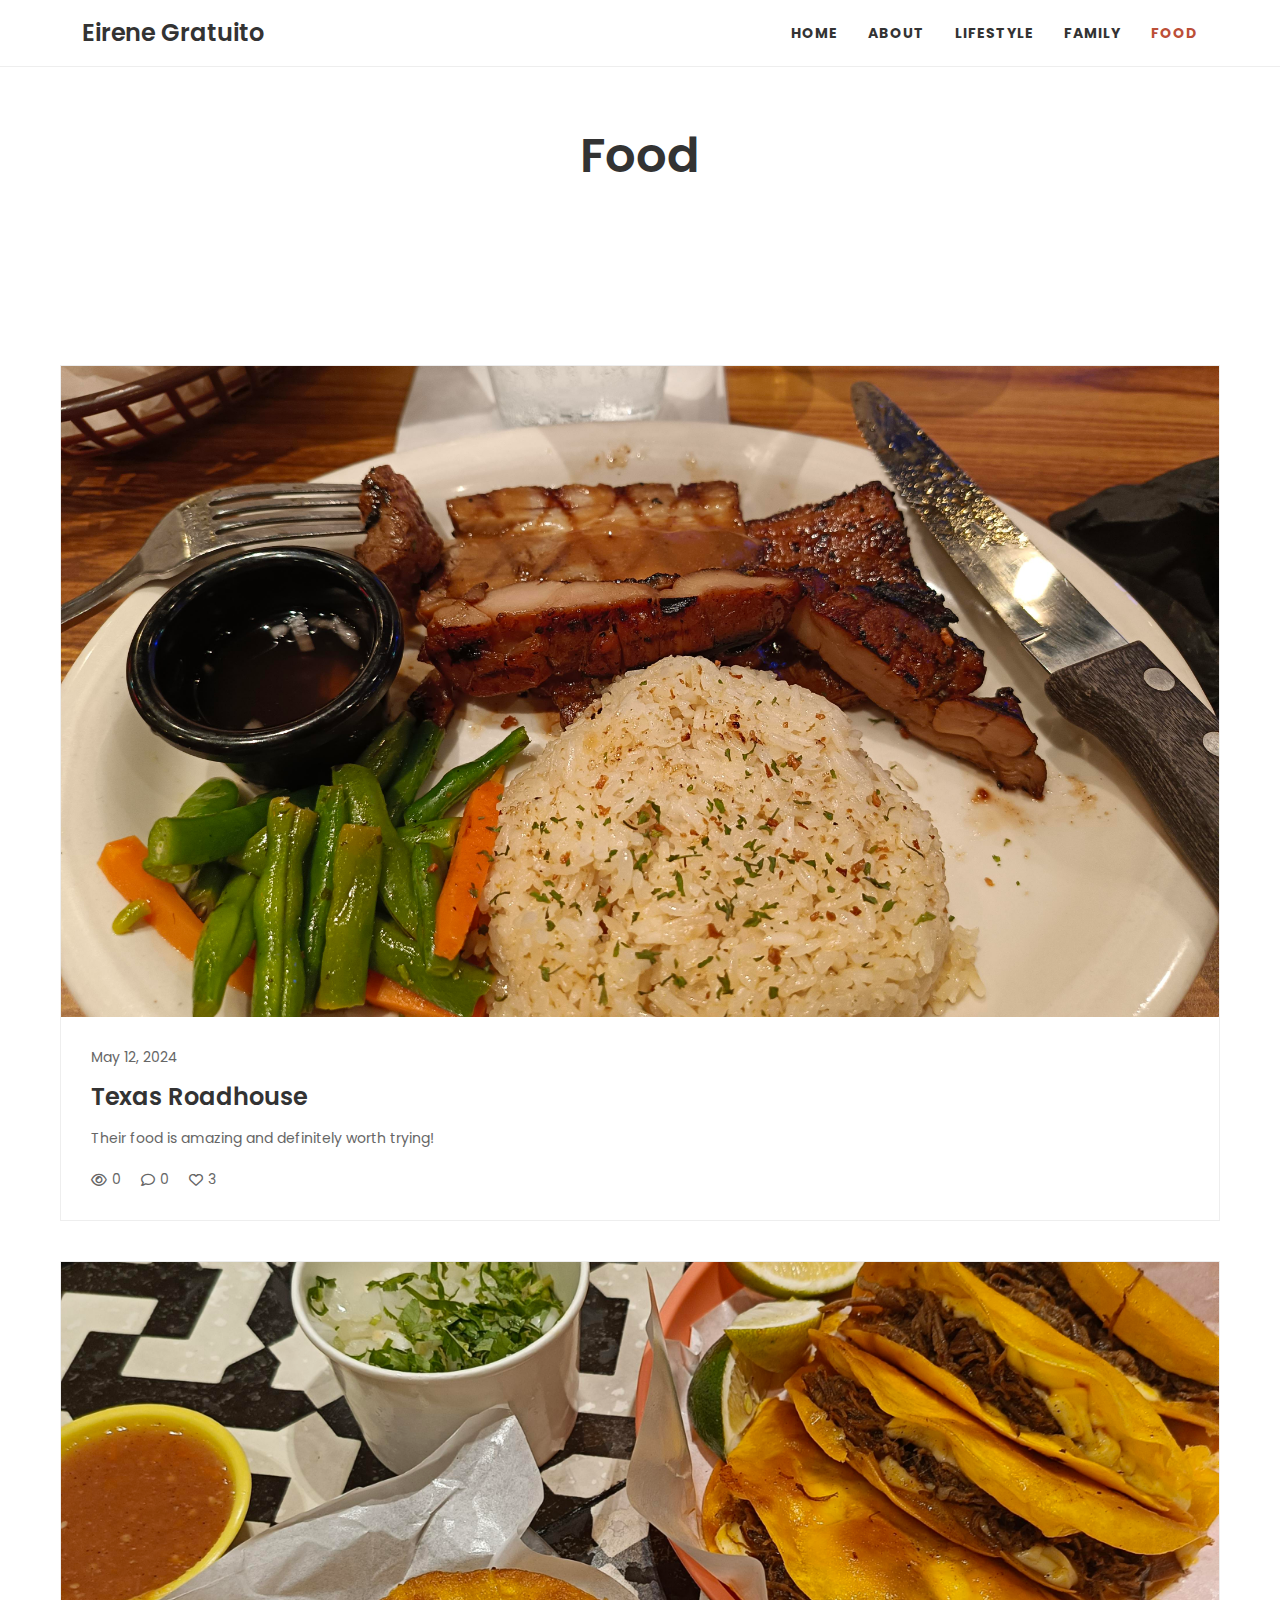
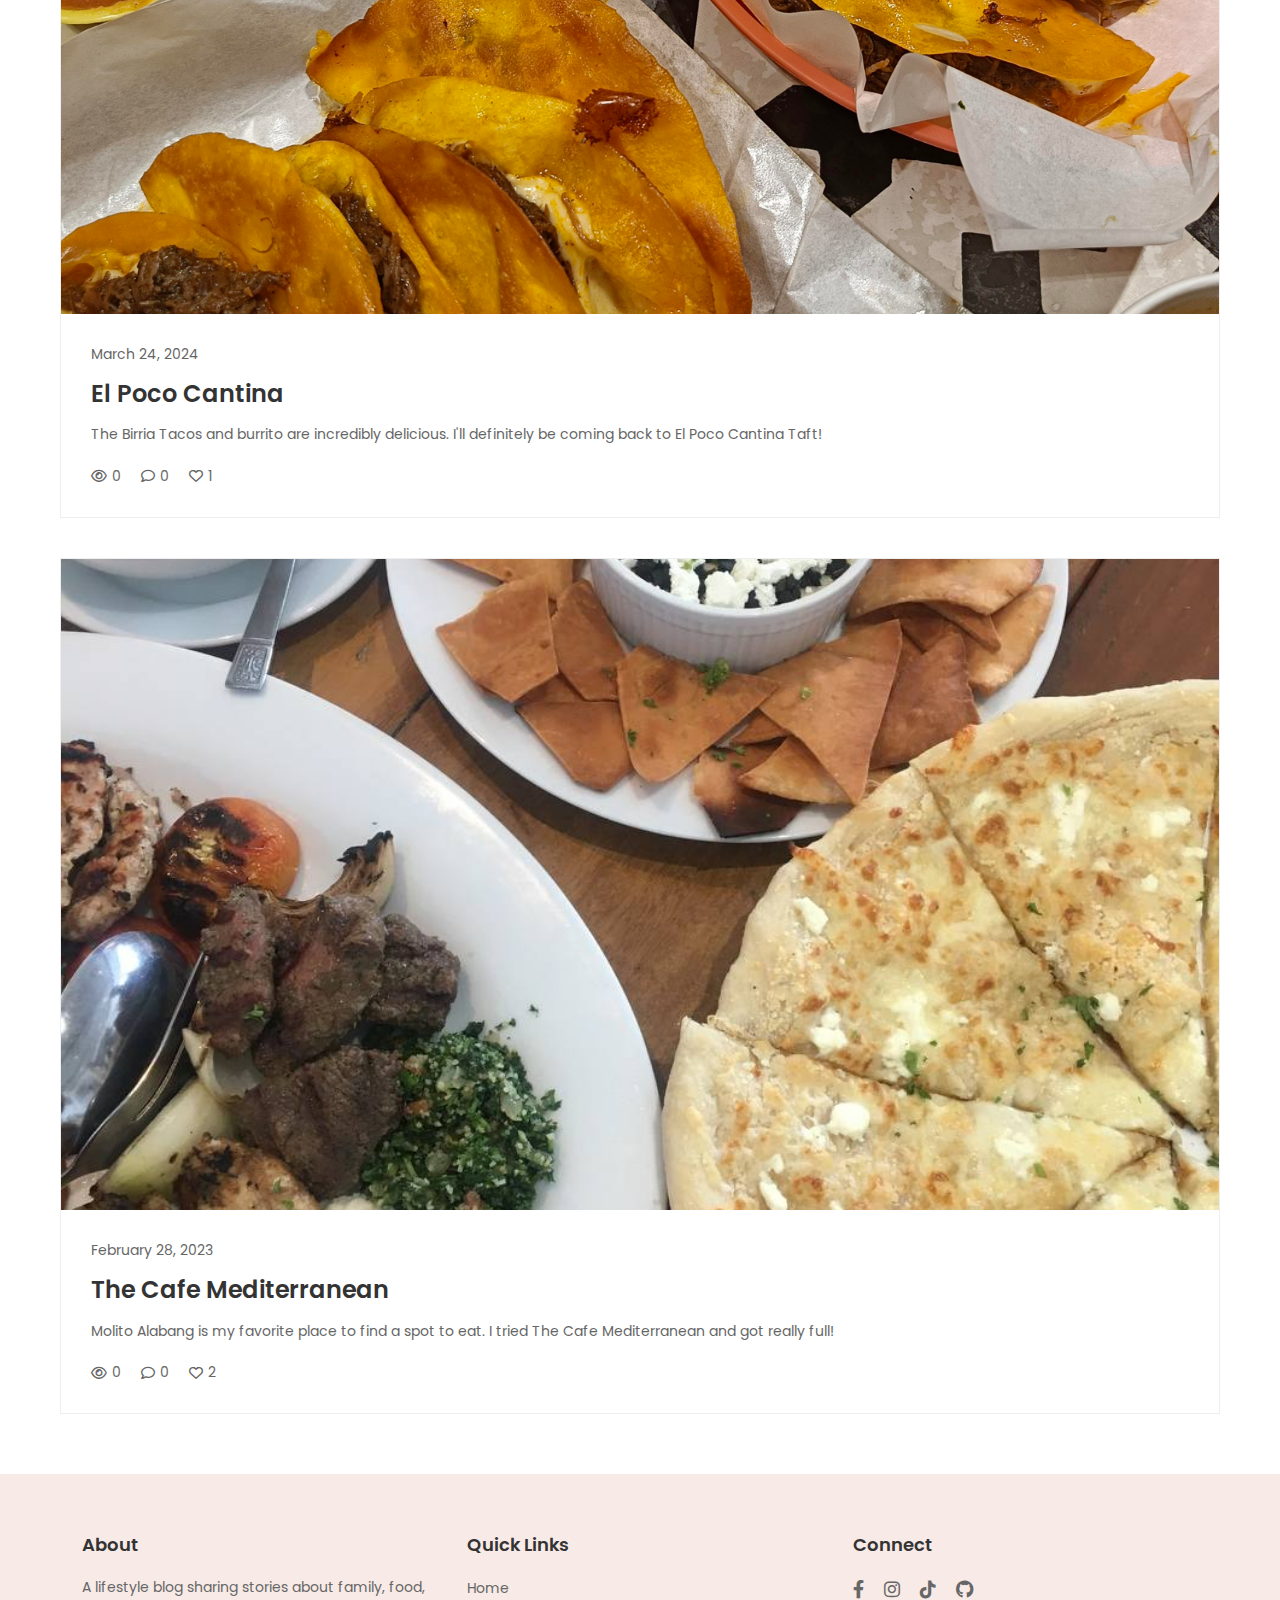
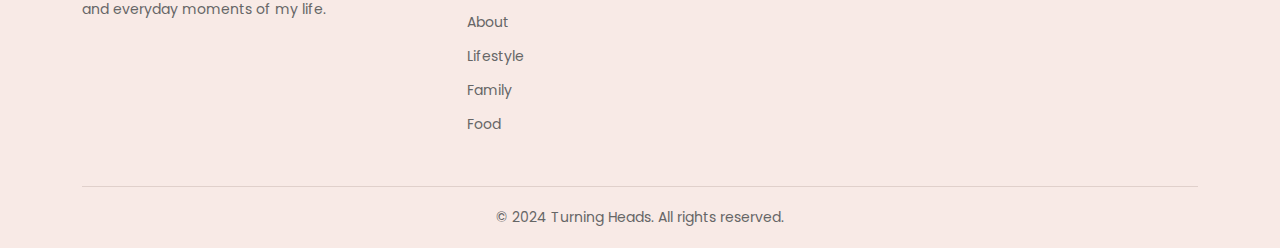
==== food.html @ bccac53c "Made a Blog" ====
<!DOCTYPE html>
<html lang="en">
  <head>
    <meta charset="UTF-8" />
    <meta name="viewport" content="width=device-width, initial-scale=1.0" />
    <title>Food - Eirene Gratuito</title>
    <!-- Bootstrap CSS -->
    <link
      href="https://cdn.jsdelivr.net/npm/bootstrap@5.3.2/dist/css/bootstrap.min.css"
      rel="stylesheet"
    />
    <!-- Font Awesome -->
    <link
      rel="stylesheet"
      href="https://cdnjs.cloudflare.com/ajax/libs/font-awesome/6.0.0/css/all.min.css"
    />
    <!-- Google Fonts -->
    <link
      href="https://fonts.googleapis.com/css2?family=Poppins:wght@400;600;700&display=swap"
      rel="stylesheet"
    />
    <!-- Custom CSS -->
    <link rel="stylesheet" href="styles.css" />
  </head>
  <body>
    <!-- Navigation -->
    <nav class="top-nav">
      <div class="container">
        <div class="d-flex justify-content-between align-items-center">
          <div class="site-title">Eirene Gratuito</div>
          <ul class="nav-links ms-auto">
            <li><a href="index.html">Home</a></li>
            <li><a href="about.html">About</a></li>
            <li><a href="lifestyle.html">Lifestyle</a></li>
            <li><a href="family.html">Family</a></li>
            <li><a href="food.html" class="active">Food</a></li>
          </ul>
        </div>
      </div>
    </nav>

    <!-- Page Header -->
    <div class="about-container">
      <div class="about-header">
        <h1>Food</h1>
      </div>
    </div>

    <!-- Blog Posts Grid -->
    <div class="blog-grid-container">
      <!-- Post 1 -->
      <article class="blog-grid-item">
        <div class="post-image">
          <img
            src="Assets/d6c47578-a2a7-428e-a139-95ab0cb8034c.jpg"
            alt="Texas Roadhouse"
          />
        </div>
        <div class="post-content">
          <div class="post-meta">
            <span class="post-date">May 12, 2024</span>
          </div>
          <h2>Texas Roadhouse</h2>
          <p>Their food is amazing and definitely worth trying!</p>
          <div class="post-stats">
            <span><i class="far fa-eye"></i> 0</span>
            <span><i class="far fa-comment"></i> 0</span>
            <span><i class="far fa-heart"></i> 3</span>
          </div>
        </div>
      </article>

      <!-- Post 2 -->
      <article class="blog-grid-item">
        <div class="post-image">
          <img
            src="Assets/dcbd32bb-53a6-43d5-8653-5386252256c4.jpg"
            alt="El Poco"
          />
        </div>
        <div class="post-content">
          <div class="post-meta">
            <span class="post-date">March 24, 2024</span>
          </div>
          <h2>El Poco Cantina</h2>
          <p>
            The Birria Tacos and burrito are incredibly delicious. I'll
            definitely be coming back to El Poco Cantina Taft!
          </p>
          <div class="post-stats">
            <span><i class="far fa-eye"></i> 0</span>
            <span><i class="far fa-comment"></i> 0</span>
            <span><i class="far fa-heart"></i> 1</span>
          </div>
        </div>
      </article>

      <!-- Post 3 -->
      <article class="blog-grid-item">
        <div class="post-image">
          <img
            src="Assets/b7e6b70a-e3d5-419d-965b-bcca8db38fb4.jpg"
            alt="The Cafe Mediterranean"
          />
        </div>
        <div class="post-content">
          <div class="post-meta">
            <span class="post-date">February 28, 2023</span>
          </div>
          <h2>The Cafe Mediterranean</h2>
          <p>
            Molito Alabang is my favorite place to find a spot to eat. I tried
            The Cafe Mediterranean and got really full!
          </p>
          <div class="post-stats">
            <span><i class="far fa-eye"></i> 0</span>
            <span><i class="far fa-comment"></i> 0</span>
            <span><i class="far fa-heart"></i> 2</span>
          </div>
        </div>
      </article>
    </div>

    <!-- Footer -->
    <footer class="footer">
      <div class="container">
        <div class="footer-content">
          <div class="footer-section">
            <h4>About</h4>
            <p>
              A lifestyle blog sharing stories about family, food, and everyday
              moments of my life.
            </p>
          </div>

          <div class="footer-section">
            <h4>Quick Links</h4>
            <ul>
              <li><a href="index.html">Home</a></li>
              <li><a href="about.html">About</a></li>
              <li><a href="lifestyle.html">Lifestyle</a></li>
              <li><a href="family.html">Family</a></li>
              <li><a href="food.html">Food</a></li>
            </ul>
          </div>
          <div class="footer-section">
            <h4>Connect</h4>
            <div class="footer-social">
              <a href="https://www.facebook.com/Eirene.Mndz/" target="_blank"
                ><i class="fab fa-facebook-f"></i
              ></a>
              <a href="https://www.instagram.com/akosieirene/" target="_blank"
                ><i class="fab fa-instagram"></i
              ></a>
              <a href="https://www.tiktok.com/@eirene.jen" target="_blank"
                ><i class="fab fa-tiktok"></i
              ></a>
              <a href="https://github.com/EireneMG" target="_blank"
                ><i class="fab fa-github"></i
              ></a>
            </div>
          </div>
        </div>
        <div class="footer-bottom">
          <p>&copy; 2024 Turning Heads. All rights reserved.</p>
        </div>
      </div>
    </footer>

    <!-- Bootstrap JS -->
    <script src="https://cdn.jsdelivr.net/npm/bootstrap@5.3.2/dist/js/bootstrap.bundle.min.js"></script>
  </body>
</html>
---- styles.css ----
/* General Styles */
body {
  margin: 0;
  font-family: "Poppins", sans-serif;
}

/* Navigation Styles */
.top-nav {
  background-color: #fff;
  padding: 15px 0;
  border-bottom: 1px solid #eee;
}

.site-title {
  font-size: 24px;
  color: #333;
  font-weight: 600;
}

.nav-links {
  display: flex;
  gap: 30px;
  list-style: none;
  margin: 0;
  padding: 0;
  font-weight: 700;
}

.nav-links a {
  color: #333;
  text-decoration: none;
  font-size: 14px;
  text-transform: uppercase;
  letter-spacing: 1px;
}

.nav-links a:hover {
  color: #666;
}

/* Home Grid Styles */
.home-grid {
  display: grid;
  grid-template-columns: 1fr 1fr 1fr;
  gap: 10px;
  padding: 0;
  max-width: 100%;
  margin: 0;
  height: 550px;
}

.home-item {
  position: relative;
  height: 100%;
  overflow: hidden;
}

.home-image {
  width: 100%;
  height: 100%;
  object-fit: cover;
}

.blog-headline {
  position: absolute;
  bottom: 0;
  left: 50%;
  transform: translateX(-50%);
  background-color: white;
  padding: 12px 25px;
  white-space: nowrap;
}

.blog-headline h1 {
  margin: 0;
  font-size: 1.8rem;
  color: #000;
  font-weight: 400;
}

/* Category Layout Styles */
.category-container {
  max-width: 1200px;
  margin: 50px auto;
  padding: 0 15px;
}

.category-grid {
  display: grid;
  grid-template-columns: repeat(3, 1fr);
  gap: 30px;
}

.category-card {
  position: relative;
  aspect-ratio: 4/3;
  overflow: hidden;
  border-radius: 8px;
  cursor: pointer;
}

.category-image {
  width: 100%;
  height: 100%;
  object-fit: cover;
  transition: transform 0.3s ease;
}

.category-card:hover .category-image {
  transform: scale(1.05);
}

.category-overlay {
  position: absolute;
  top: 0;
  left: 0;
  right: 0;
  bottom: 0;
  display: flex;
  flex-direction: column;
  align-items: center;
  justify-content: center;
  padding: 20px;
  text-align: center;
  transition: opacity 0.3s ease;
}

.lifestyle-overlay {
  background-color: rgba(255, 226, 198, 0.7);
}

.family-overlay {
  background-color: rgba(230, 240, 245, 0.7);
}

.food-overlay {
  background-color: rgba(230, 245, 230, 0.7);
}

.category-title {
  font-size: 24px;
  font-weight: 600;
  margin-bottom: 10px;
}

.divider {
  width: 48px;
  height: 2px;
  background-color: #000;
  margin-bottom: 15px;
}

.category-text {
  font-size: 14px;
  margin: 0;
}

/* Main Content Layout */
.main-content {
  display: grid;
  grid-template-columns: 480px 520px;
  gap: 100px;
  max-width: 1200px;
  margin: 0 auto;
  padding: 40px 20px;
}

/* Blog Posts Layout */
.blog-posts-container {
  max-width: 600px;
  margin: 0 auto;
  padding: 0 15px;
}

.blog-post {
  display: grid;
  grid-template-columns: 1fr 1fr;
  background: white;
  margin-bottom: 20px;
  border: 1px solid #eee;
  cursor: pointer;
  width: 100%;
}

.post-image {
  aspect-ratio: 1/1;
  width: 100%;
  overflow: hidden;
}

.post-image img {
  width: 100%;
  height: 100%;
  object-fit: cover;
}

.post-content {
  padding: 20px;
  display: flex;
  flex-direction: column;
  justify-content: center;
}

.post-meta {
  color: #666;
  font-size: 14px;
  margin-bottom: 10px;
}

.post-content h2 {
  font-size: 18px;
  font-weight: 600;
  margin-bottom: 12px;
  line-height: 1.2;
}

.post-content p {
  color: #666;
  font-size: 14px;
  line-height: 1.5;
  margin: 0;
}

.all-posts-btn {
  display: inline-block;
  background-color: #bc4f38;
  color: white;
  padding: 8px 24px;
  border: none;
  font-size: 14px;
  margin: 20px 0;
  cursor: pointer;
}

/* Sidebar Styles */
.sidebar {
  background-color: #f8eae6;
  padding: 60px;
  width: 100%;
  display: flex;
  flex-direction: column;
  align-items: center;
}

/* Newsletter & Instagram Common Styles */
.newsletter-section,
.instagram-section {
  width: 350px;
  margin-left: auto;
  margin-right: auto;
}

/* Newsletter Section */
.newsletter-section {
  background-color: #bc4f38;
  color: white;
  padding: 35px 30px;
  margin-bottom: 60px;
}

.newsletter-section h2 {
  font-size: 32px;
  font-weight: 600;
  margin-bottom: 25px;
  line-height: 1.2;
  text-align: center;
}

.newsletter-form {
  display: flex;
  flex-direction: column;
  gap: 15px;
}

.newsletter-form label {
  font-size: 14px;
  margin-bottom: 5px;
}

.newsletter-form input[type="email"] {
  width: 100%;
  background: transparent;
  border: none;
  border-bottom: 1px solid white;
  color: white;
  padding: 8px 0;
  font-size: 14px;
}

.checkbox-wrapper {
  margin: 15px 0;
  display: flex;
  align-items: flex-start;
  gap: 8px;
}

.checkbox-wrapper label {
  font-size: 13px;
  line-height: 1.3;
}

.btn-subscribe {
  width: 100%;
  background: white;
  color: #bc4f38;
  border: none;
  padding: 10px;
  font-size: 14px;
  margin-top: 20px;
  cursor: pointer;
}

/* Instagram Section */
.instagram-section {
  text-align: center;
}

.instagram-section h3 {
  font-size: 20px;
  margin-bottom: 30px;
  font-weight: 600;
}

.instagram-grid {
  display: grid;
  grid-template-columns: repeat(2, 1fr);
  gap: 10px;
  width: 100%;
}

.insta-item {
  aspect-ratio: 1/1;
  width: 100%;
}

.insta-item img {
  width: 100%;
  height: 100%;
  object-fit: cover;
}

/* Social Icons */
.social-icons {
  display: flex;
  justify-content: center;
  gap: 20px;
  margin-top: 30px;
  width: 100%;
}

.social-icons a {
  color: #333;
  font-size: 16px;
}

/* Responsive Styles */
@media (max-width: 1200px) {
  .main-content {
    grid-template-columns: 1fr;
    gap: 60px;
  }

  .sidebar {
    max-width: 520px;
    margin: 0 auto;
    padding: 40px;
  }
}

@media (max-width: 968px) {
  .home-grid {
    grid-template-columns: 1fr;
    height: auto;
  }

  .home-item {
    height: 350px;
  }

  .blog-headline h1 {
    font-size: 1.5rem;
  }

  .category-grid {
    grid-template-columns: 1fr;
  }

  .nav-links {
    gap: 15px;
  }
}

@media (max-width: 768px) {
  .site-title {
    font-size: 20px;
  }

  .nav-links a {
    font-size: 12px;
  }

  .blog-post {
    grid-template-columns: 1fr;
  }

  .post-image {
    height: 200px;
  }
}

/* Footer Styles */
.footer {
  background-color: #f8eae6;
  padding: 60px 0 20px;
  margin-top: 60px;
}

.footer-content {
  display: grid;
  grid-template-columns: repeat(3, 1fr);
  gap: 40px;
  margin-bottom: 40px;
}

.footer-section h4 {
  font-size: 18px;
  font-weight: 600;
  margin-bottom: 20px;
  color: #333;
}

.footer-section p {
  color: #666;
  line-height: 1.6;
  font-size: 14px;
}

.footer-section ul {
  list-style: none;
  padding: 0;
  margin: 0;
}

.footer-section ul li {
  margin-bottom: 10px;
}

.footer-section ul li a {
  color: #666;
  text-decoration: none;
  font-size: 14px;
  transition: color 0.3s ease;
}

.footer-section ul li a:hover {
  color: #bc4f38;
}

.footer-social {
  display: flex;
  gap: 20px;
}

.footer-social a {
  color: #666;
  font-size: 18px;
  transition: color 0.3s ease;
}

.footer-social a:hover {
  color: #bc4f38;
}

.footer-bottom {
  text-align: center;
  padding-top: 20px;
  border-top: 1px solid #e0d0cb;
}

.footer-bottom p {
  color: #666;
  font-size: 14px;
  margin: 0;
}

/* Add to your existing media queries */
@media (max-width: 768px) {
  .footer-content {
    grid-template-columns: 1fr;
    text-align: center;
    gap: 30px;
  }

  .footer-social {
    justify-content: center;
  }
}

/* About Page Styles */
.about-container {
  max-width: 1200px;
  margin: 0 auto;
  padding: 60px 20px;
}

.about-header {
  text-align: center;
  margin-bottom: 60px;
}

.about-header h1 {
  font-size: 48px;
  font-weight: 600;
  line-height: 1.2;
  color: #333;
}

.about-content {
  display: grid;
  grid-template-columns: 1fr 1fr;
  gap: 60px;
  align-items: start;
}

.about-image {
  width: 100%;
}

.about-image img {
  width: 100%;
  height: auto;
  border-radius: 8px;
}

.about-text {
  padding: 20px 0;
}

.intro-text {
  font-size: 24px;
  color: #bc4f38;
  margin-bottom: 30px;
  font-weight: 500;
}

.about-text p {
  color: #666;
  line-height: 1.8;
  margin-bottom: 20px;
}

.social-links {
  display: flex;
  gap: 20px;
  margin-top: 40px;
}

.social-links a {
  color: #333;
  font-size: 18px;
  transition: color 0.3s ease;
}

.social-links a:hover {
  color: #bc4f38;
}

/* Active nav link state */
.nav-links a.active {
  color: #bc4f38;
}

/* Responsive styles for About page */
@media (max-width: 968px) {
  .about-header h1 {
    font-size: 36px;
  }

  .about-content {
    grid-template-columns: 1fr;
    gap: 40px;
  }

  .about-image {
    max-width: 600px;
    margin: 0 auto;
  }

  .intro-text {
    font-size: 20px;
  }
}

@media (max-width: 768px) {
  .about-container {
    padding: 40px 20px;
  }

  .about-header h1 {
    font-size: 28px;
  }
}

/* Page Header */
.page-header {
  text-align: center;
  padding: 60px 20px;
  background-color: #f8eae6;
}

.page-header h1 {
  font-size: 48px;
  color: #333;
  margin: 0;
  font-weight: 600;
}

/* Blog Grid Layout */
.blog-grid-container {
  max-width: 1200px;
  margin: 60px auto;
  padding: 0 20px;
  display: grid;
  grid-template-columns: repeat(1, 1fr);
  gap: 40px;
}

.blog-grid-item {
  background: white;
  border: 1px solid #eee;
  transition: transform 0.3s ease;
}

.blog-grid-item:hover {
  transform: translateY(-5px);
}

.blog-grid-item .post-image {
  width: 100%;
  height: auto;  /* Changed from fixed 600px */
  aspect-ratio: 16/9;  /* Added to maintain consistent proportions */
  overflow: hidden;
}

.blog-grid-item .post-image img {
  width: 100%;
  height: 100%;
  object-fit: fit;
}

.blog-grid-item .post-content {
  padding: 30px;
}

.post-meta {
  display: flex;
  gap: 20px;
  color: #666;
  font-size: 14px;
  margin-bottom: 15px;
}

.blog-grid-item h2 {
  font-size: 24px;
  margin-bottom: 15px;
  color: #333;
}

.blog-grid-item p {
  color: #666;
  line-height: 1.6;
  margin-bottom: 20px;
}

.post-stats {
  display: flex;
  gap: 20px;
  color: #666;
  font-size: 14px;
}

.post-stats span {
  display: flex;
  align-items: center;
  gap: 5px;
}

/* Responsive Styles */
@media (max-width: 768px) {
  .page-header h1 {
    font-size: 36px;
  }

  .blog-grid-item .post-image {
    height: auto;  /* Changed from fixed 300px */
    aspect-ratio: 16/9;
  }

  .blog-grid-item .post-content {
    padding: 20px;
  }

  .blog-grid-item h2 {
    font-size: 20px;
  }
}
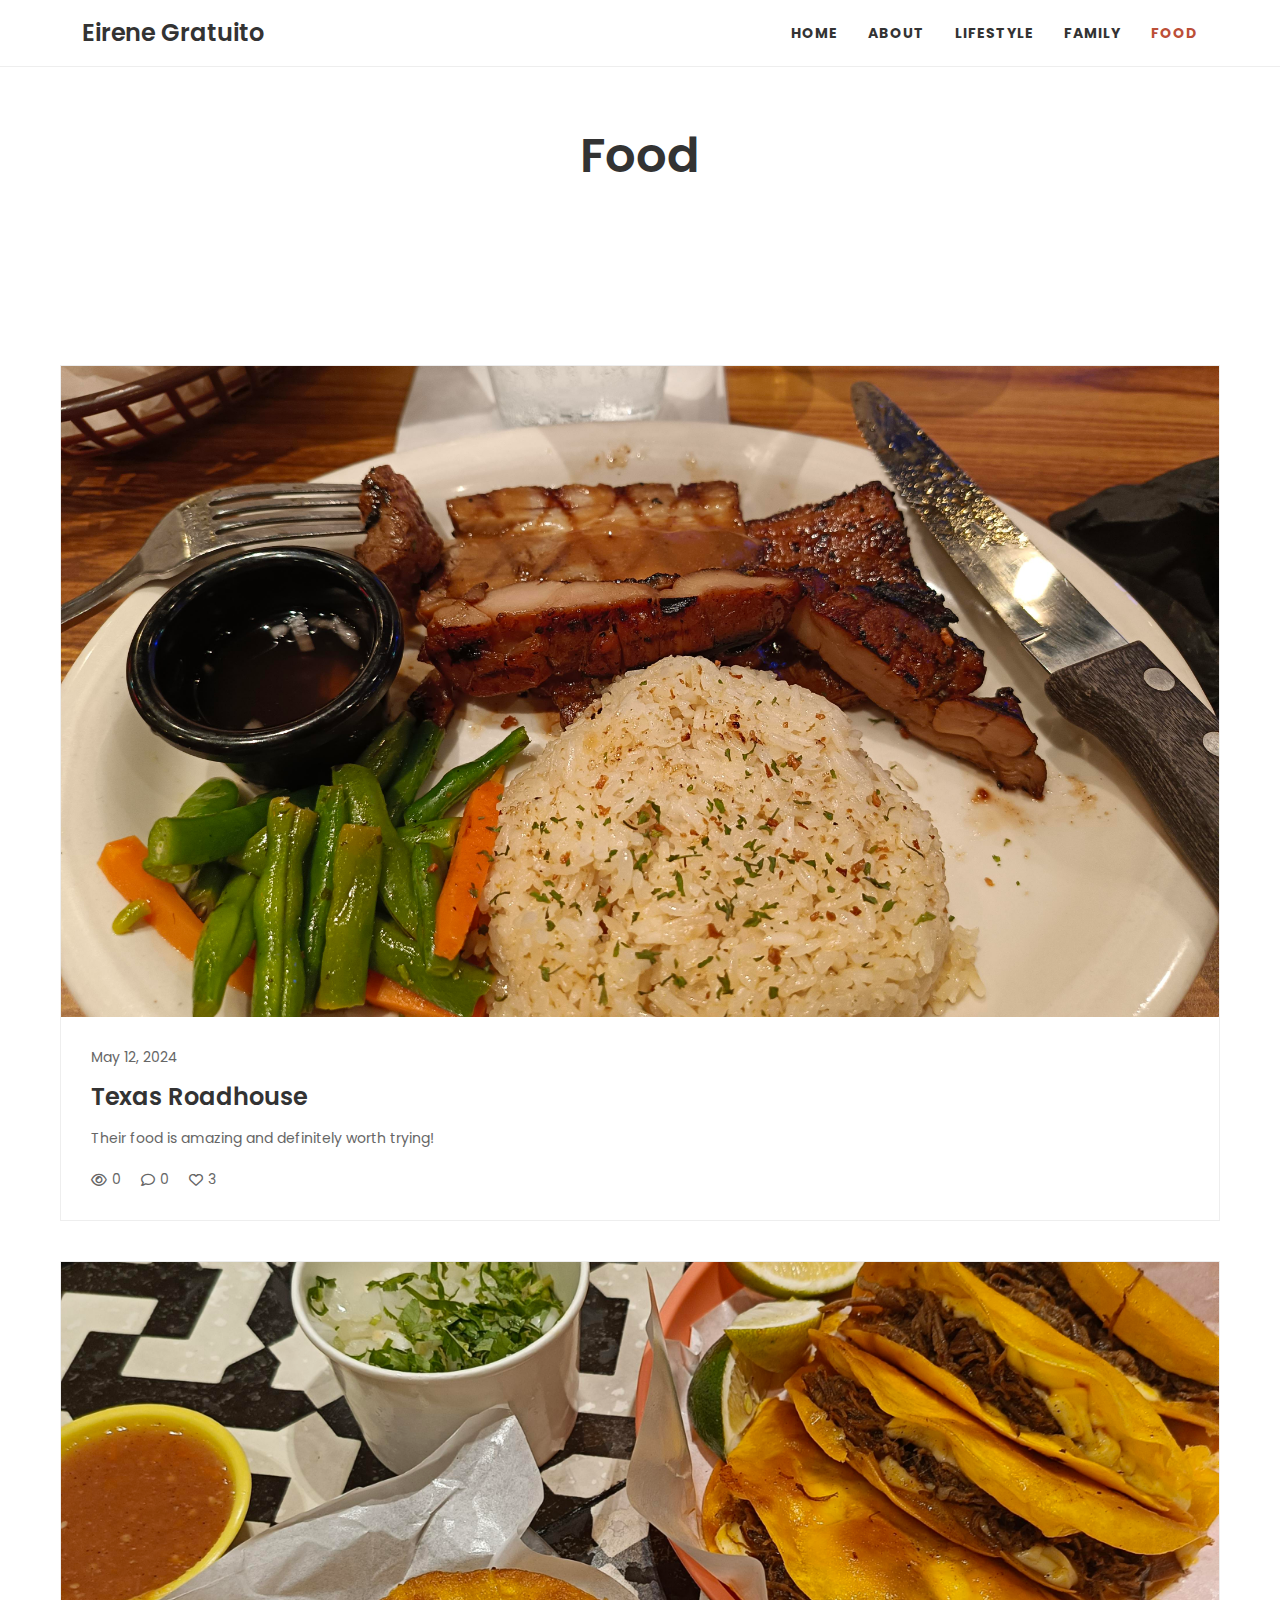
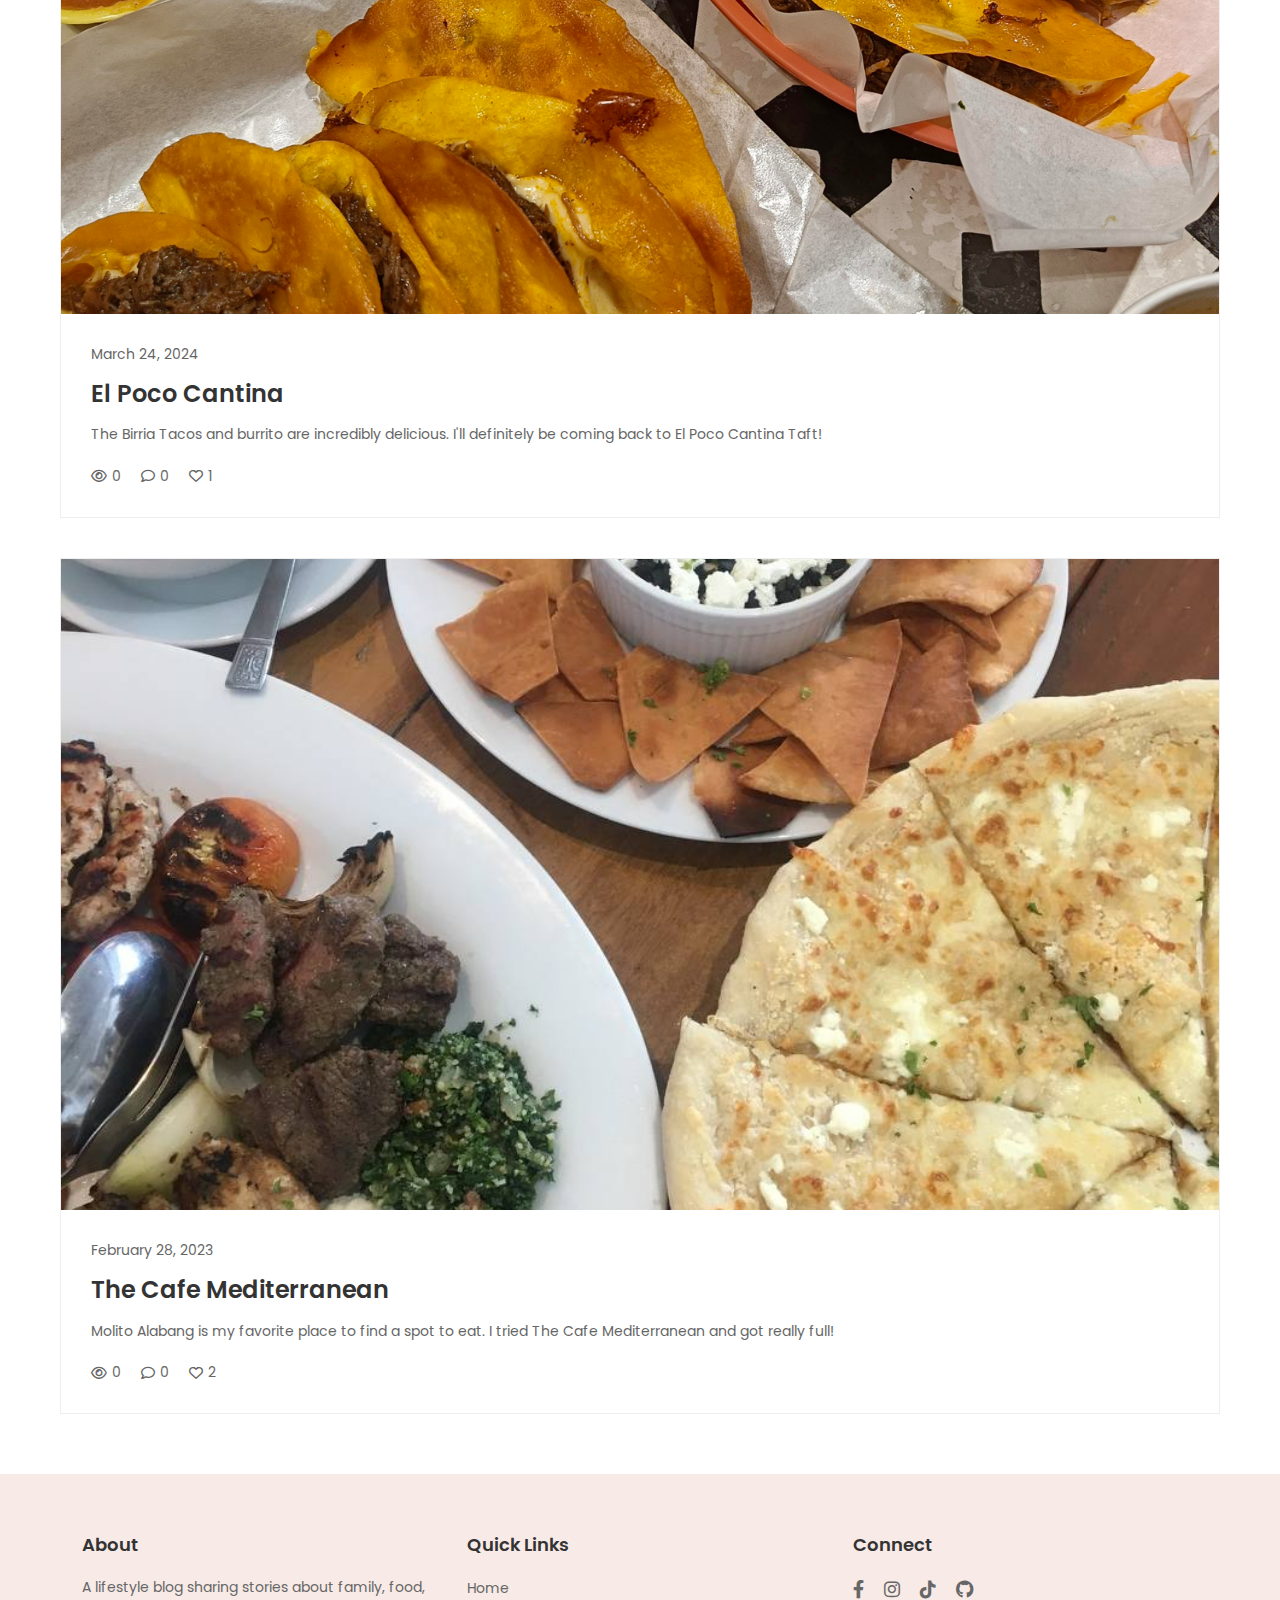
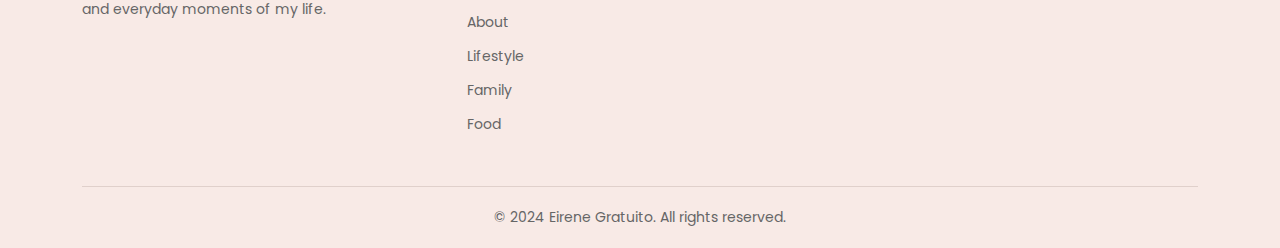
==== commit d25b84c2: "Updated links" ====
--- a/food.html
+++ b/food.html
@@ -162,7 +162,7 @@
           </div>
         </div>
         <div class="footer-bottom">
-          <p>&copy; 2024 Turning Heads. All rights reserved.</p>
+          <p>&copy; 2024 Eirene Gratuito. All rights reserved.</p>
         </div>
       </div>
     </footer>
--- a/styles.css
+++ b/styles.css
@@ -125,6 +125,11 @@
   transition: opacity 0.3s ease;
 }
 
+.category-grid a {
+  text-decoration: none;
+  color: inherit;
+}
+
 .lifestyle-overlay {
   background-color: rgba(255, 226, 198, 0.7);
 }
